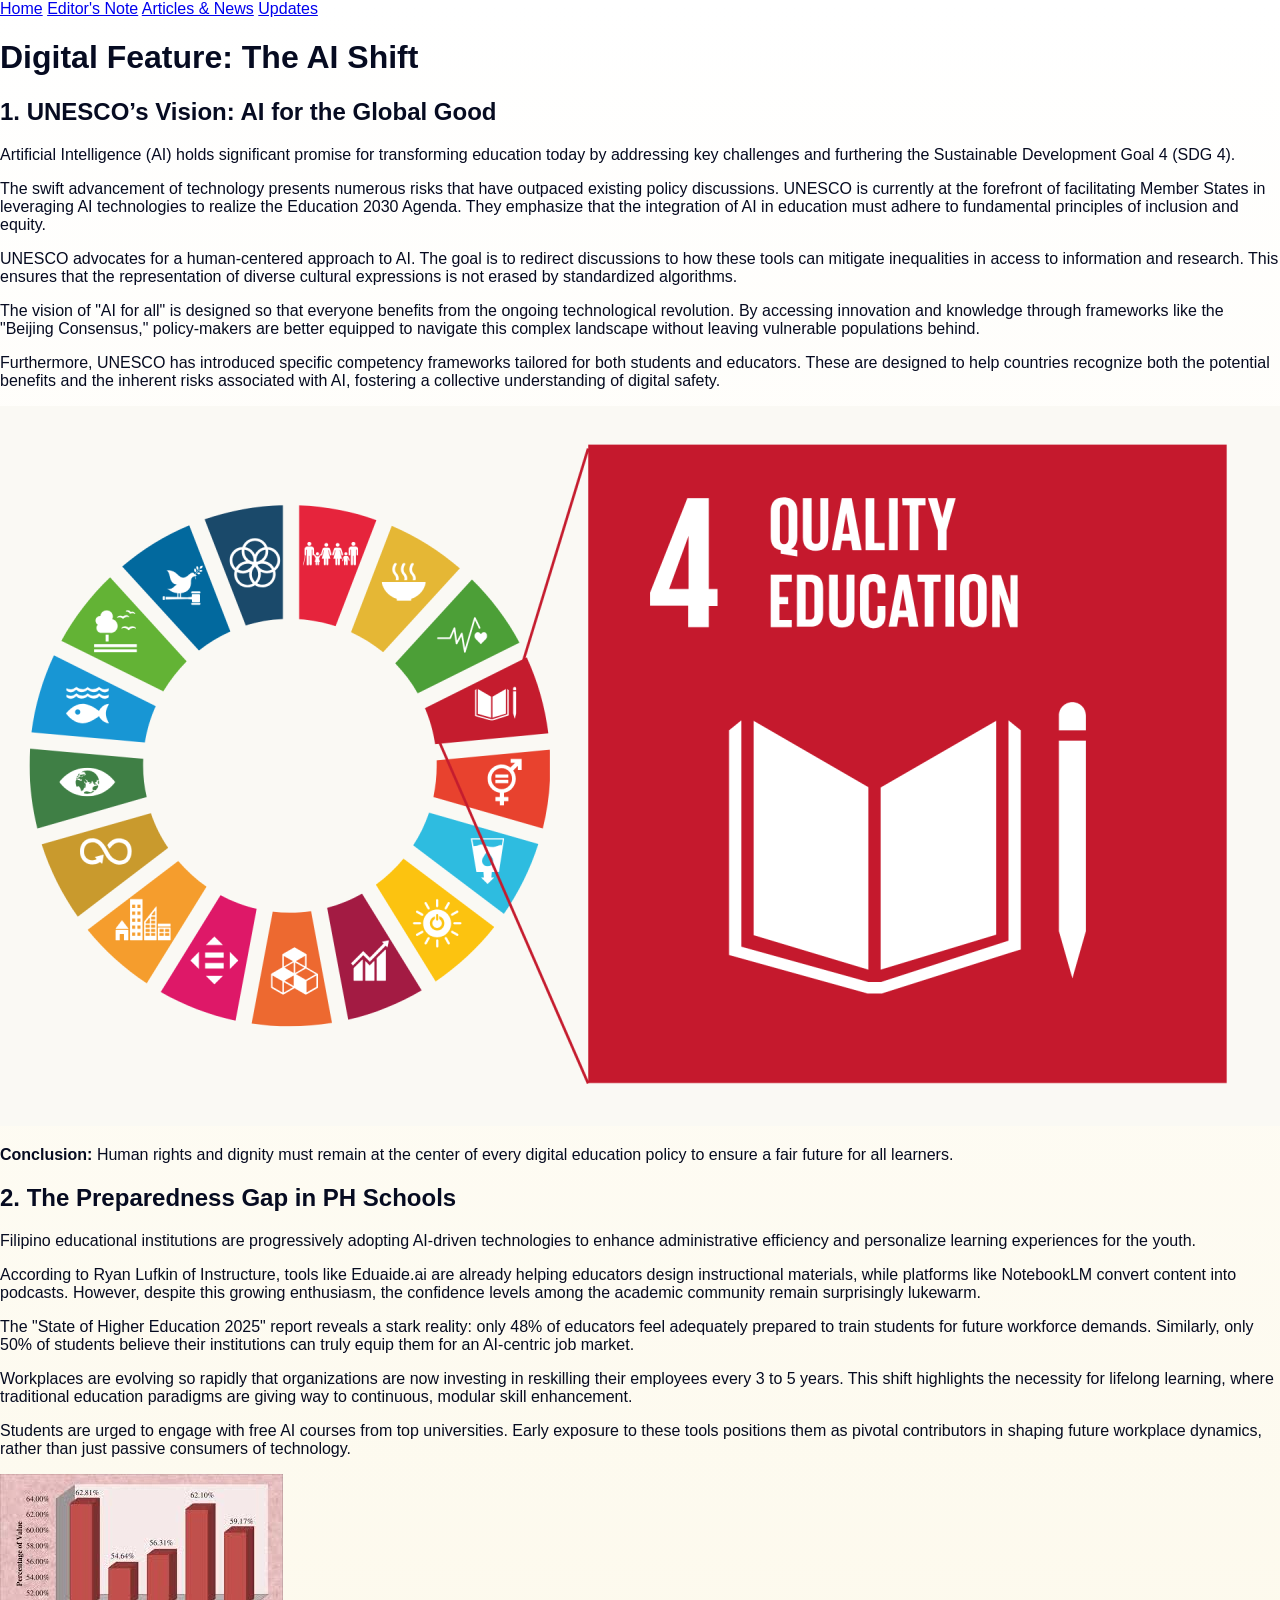
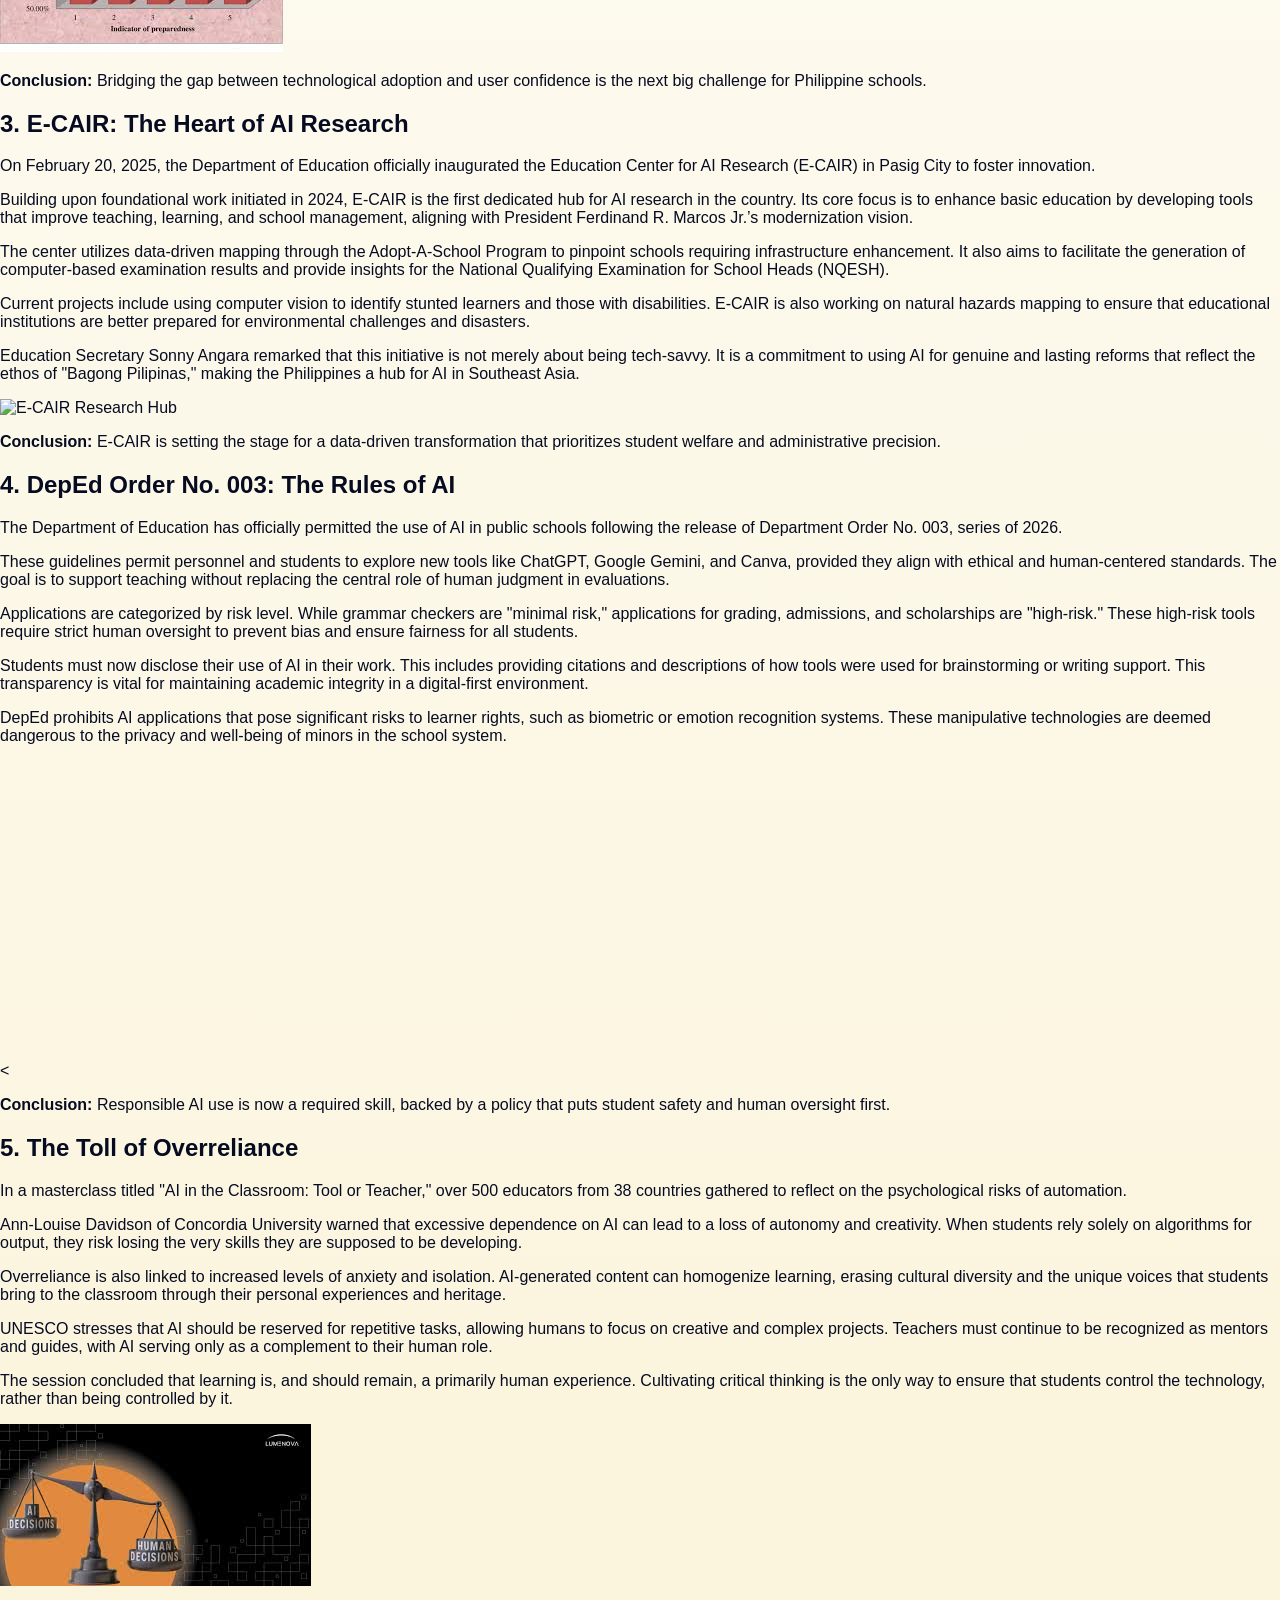
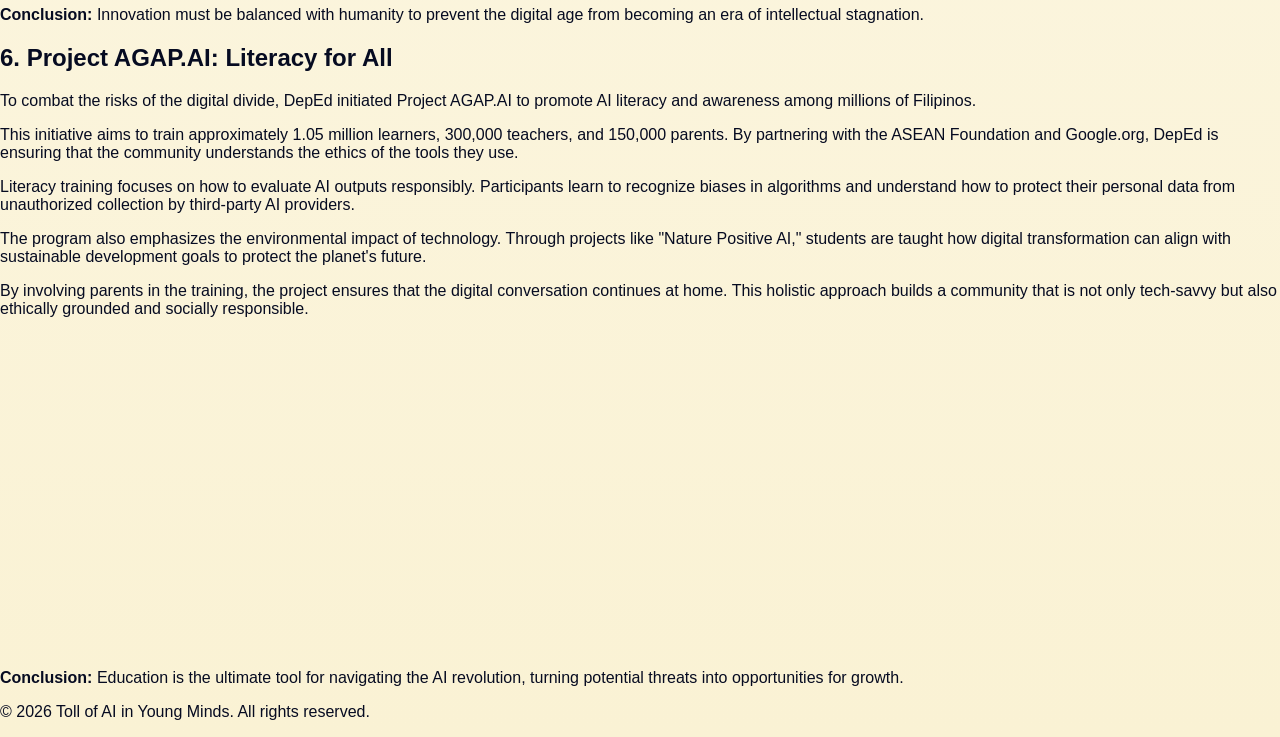
==== articles.html @ 76cd94c5 "Add files via upload" ====
<!DOCTYPE html>
<html lang="en">
<head>
    <meta charset="UTF-8">
    <meta name="viewport" content="width=device-width, initial-scale=1.0">
    <title>Articles - Toll of AI in Young Minds</title>
    <link rel="stylesheet" href="styles.css">
</head>
<body>
    <nav>
        <a href="index.html">Home</a>
        <a href="editor.html">Editor's Note</a>
        <a href="articles.html">Articles & News</a>
        <a href="updates.html">Updates</a>
    </nav>

    <div class="container">
        <h1 class="text-center headline">Digital Feature: The AI Shift</h1>

        <div class="article-block">
            <h2>1. UNESCO’s Vision: AI for the Global Good</h2>
            <p class="drop-cap">Artificial Intelligence (AI) holds significant promise for transforming education today by addressing key challenges and furthering the Sustainable Development Goal 4 (SDG 4).</p>
            
            <div class="article-body">
                <p>The swift advancement of technology presents numerous risks that have outpaced existing policy discussions. UNESCO is currently at the forefront of facilitating Member States in leveraging AI technologies to realize the Education 2030 Agenda. They emphasize that the integration of AI in education must adhere to fundamental principles of inclusion and equity.</p>
                <p>UNESCO advocates for a human-centered approach to AI. The goal is to redirect discussions to how these tools can mitigate inequalities in access to information and research. This ensures that the representation of diverse cultural expressions is not erased by standardized algorithms.</p>
                <p>The vision of "AI for all" is designed so that everyone benefits from the ongoing technological revolution. By accessing innovation and knowledge through frameworks like the "Beijing Consensus," policy-makers are better equipped to navigate this complex landscape without leaving vulnerable populations behind.</p>
                <p>Furthermore, UNESCO has introduced specific competency frameworks tailored for both students and educators. These are designed to help countries recognize both the potential benefits and the inherent risks associated with AI, fostering a collective understanding of digital safety.</p>
            </div>
            
            <div class="media-wrapper">
                <img src="sdg4.png" alt="UNESCO AI Strategy">
            </div>
            <p><strong>Conclusion:</strong> Human rights and dignity must remain at the center of every digital education policy to ensure a fair future for all learners.</p>
        </div>

        <div class="article-block">
            <h2>2. The Preparedness Gap in PH Schools</h2>
            <p class="drop-cap">Filipino educational institutions are progressively adopting AI-driven technologies to enhance administrative efficiency and personalize learning experiences for the youth.</p>
            
            <div class="article-body">
                <p>According to Ryan Lufkin of Instructure, tools like Eduaide.ai are already helping educators design instructional materials, while platforms like NotebookLM convert content into podcasts. However, despite this growing enthusiasm, the confidence levels among the academic community remain surprisingly lukewarm.</p>
                <p>The "State of Higher Education 2025" report reveals a stark reality: only 48% of educators feel adequately prepared to train students for future workforce demands. Similarly, only 50% of students believe their institutions can truly equip them for an AI-centric job market.</p>
                <p>Workplaces are evolving so rapidly that organizations are now investing in reskilling their employees every 3 to 5 years. This shift highlights the necessity for lifelong learning, where traditional education paradigms are giving way to continuous, modular skill enhancement.</p>
                <p>Students are urged to engage with free AI courses from top universities. Early exposure to these tools positions them as pivotal contributors in shaping future workplace dynamics, rather than just passive consumers of technology.</p>
            </div>
            
            <div class="media-wrapper">
                <img src="stats.jfif" alt="PH Education Stats">
            </div>
            <p><strong>Conclusion:</strong> Bridging the gap between technological adoption and user confidence is the next big challenge for Philippine schools.</p>
        </div>

        <div class="article-block">
            <h2>3. E-CAIR: The Heart of AI Research</h2>
            <p class="drop-cap">On February 20, 2025, the Department of Education officially inaugurated the Education Center for AI Research (E-CAIR) in Pasig City to foster innovation.</p>
            
            <div class="article-body">
                <p>Building upon foundational work initiated in 2024, E-CAIR is the first dedicated hub for AI research in the country. Its core focus is to enhance basic education by developing tools that improve teaching, learning, and school management, aligning with President Ferdinand R. Marcos Jr.’s modernization vision.</p>
                <p>The center utilizes data-driven mapping through the Adopt-A-School Program to pinpoint schools requiring infrastructure enhancement. It also aims to facilitate the generation of computer-based examination results and provide insights for the National Qualifying Examination for School Heads (NQESH).</p>
                <p>Current projects include using computer vision to identify stunted learners and those with disabilities. E-CAIR is also working on natural hazards mapping to ensure that educational institutions are better prepared for environmental challenges and disasters.</p>
                <p>Education Secretary Sonny Angara remarked that this initiative is not merely about being tech-savvy. It is a commitment to using AI for genuine and lasting reforms that reflect the ethos of "Bagong Pilipinas," making the Philippines a hub for AI in Southeast Asia.</p>
            </div>
            
            <div class="media-wrapper">
                <img src="ecair.jpeg" alt="E-CAIR Research Hub">
            </div>
            <p><strong>Conclusion:</strong> E-CAIR is setting the stage for a data-driven transformation that prioritizes student welfare and administrative precision.</p>
        </div>

        <div class="article-block">
            <h2>4. DepEd Order No. 003: The Rules of AI</h2>
            <p class="drop-cap">The Department of Education has officially permitted the use of AI in public schools following the release of Department Order No. 003, series of 2026.</p>
            
            <div class="article-body">
                <p>These guidelines permit personnel and students to explore new tools like ChatGPT, Google Gemini, and Canva, provided they align with ethical and human-centered standards. The goal is to support teaching without replacing the central role of human judgment in evaluations.</p>
                <p>Applications are categorized by risk level. While grammar checkers are "minimal risk," applications for grading, admissions, and scholarships are "high-risk." These high-risk tools require strict human oversight to prevent bias and ensure fairness for all students.</p>
                <p>Students must now disclose their use of AI in their work. This includes providing citations and descriptions of how tools were used for brainstorming or writing support. This transparency is vital for maintaining academic integrity in a digital-first environment.</p>
                <p>DepEd prohibits AI applications that pose significant risks to learner rights, such as biometric or emotion recognition systems. These manipulative technologies are deemed dangerous to the privacy and well-being of minors in the school system.</p>
            </div>

            <div class="media-wrapper">
                <<iframe width="560" height="315" src="https://www.youtube.com/embed/9VJLYOU6CEI?si=O5-X51FIDdUg5CM0" title="YouTube video player" frameborder="0" allow="accelerometer; autoplay; clipboard-write; encrypted-media; gyroscope; picture-in-picture; web-share" referrerpolicy="strict-origin-when-cross-origin" allowfullscreen></iframe>
            </div>
            <p><strong>Conclusion:</strong> Responsible AI use is now a required skill, backed by a policy that puts student safety and human oversight first.</p>
        </div>

        <div class="article-block">
            <h2>5. The Toll of Overreliance</h2>
            <p class="drop-cap">In a masterclass titled "AI in the Classroom: Tool or Teacher," over 500 educators from 38 countries gathered to reflect on the psychological risks of automation.</p>
            
            <div class="article-body">
                <p>Ann-Louise Davidson of Concordia University warned that excessive dependence on AI can lead to a loss of autonomy and creativity. When students rely solely on algorithms for output, they risk losing the very skills they are supposed to be developing.</p>
                <p>Overreliance is also linked to increased levels of anxiety and isolation. AI-generated content can homogenize learning, erasing cultural diversity and the unique voices that students bring to the classroom through their personal experiences and heritage.</p>
                <p>UNESCO stresses that AI should be reserved for repetitive tasks, allowing humans to focus on creative and complex projects. Teachers must continue to be recognized as mentors and guides, with AI serving only as a complement to their human role.</p>
                <p>The session concluded that learning is, and should remain, a primarily human experience. Cultivating critical thinking is the only way to ensure that students control the technology, rather than being controlled by it.</p>
            </div>
            
            <div class="media-wrapper">
                <img src="ai.jfif" alt="Mental Impact of AI">
            </div>
            <p><strong>Conclusion:</strong> Innovation must be balanced with humanity to prevent the digital age from becoming an era of intellectual stagnation.</p>
        </div>

        <div class="article-block">
            <h2>6. Project AGAP.AI: Literacy for All</h2>
            <p class="drop-cap">To combat the risks of the digital divide, DepEd initiated Project AGAP.AI to promote AI literacy and awareness among millions of Filipinos.</p>
            
            <div class="article-body">
                <p>This initiative aims to train approximately 1.05 million learners, 300,000 teachers, and 150,000 parents. By partnering with the ASEAN Foundation and Google.org, DepEd is ensuring that the community understands the ethics of the tools they use.</p>
                <p>Literacy training focuses on how to evaluate AI outputs responsibly. Participants learn to recognize biases in algorithms and understand how to protect their personal data from unauthorized collection by third-party AI providers.</p>
                <p>The program also emphasizes the environmental impact of technology. Through projects like "Nature Positive AI," students are taught how digital transformation can align with sustainable development goals to protect the planet's future.</p>
                <p>By involving parents in the training, the project ensures that the digital conversation continues at home. This holistic approach builds a community that is not only tech-savvy but also ethically grounded and socially responsible.</p>
            </div>
            
            <div class="media-wrapper">
                <iframe width="560" height="315" src="https://www.youtube.com/embed/mz1OZ5Jztwk?si=gS-MALLG5z0xsFaM" title="YouTube video player" frameborder="0" allow="accelerometer; autoplay; clipboard-write; encrypted-media; gyroscope; picture-in-picture; web-share" referrerpolicy="strict-origin-when-cross-origin" allowfullscreen></iframe>
            </div>
            <p><strong>Conclusion:</strong> Education is the ultimate tool for navigating the AI revolution, turning potential threats into opportunities for growth.</p>
        </div>
    </div>

    <footer>
        <p>&copy; 2026 Toll of AI in Young Minds. All rights reserved.</p>
    </footer>
</body>
</html>
---- styles.css ----
html {
  min-height: 100%; 
  background: linear-gradient(180deg, #fff, #faf2d4); 
  background-repeat: no-repeat; 
  background-size: cover;
}
body {
  margin: 0;
  font-family: helvetica;
  color: #060b21;
}
.banner {
  padding: 3rem;
  letter-spacing: 2px;
  position: relative;
  z-index: 1;
  text-align: center;
  background: url('banner.png');
  background-size: cover;
  background-position: center;
}
.banner::before {
  content: "";
  position: absolute;
  inset: 0;
  background: rgba(201, 2, 15, 0.4);
  z-index: 0;
}
.navbar { 
  position: fixed;
  top: 0;
  left: 0;
  width: 100%;
  display: flex;
  justify-content: space-between; 
  align-items: center; 
  background-color: #0f1738; 
  padding: 0.5rem 1rem; 
  height: 100px; 
  z-index: 1000;
}
.nav-links a {
  display: block;
  color: #0f1738;
  text-align: center;
  padding: 14px 16px;
  text-decoration: none;
  border-radius: 80px;
  transition: all 0.5s ease;
  font-size: 20px; 
}
.nav-links {
  list-style-type: none;
  margin: 0;
  padding: 7px;
  display: flex;
  gap: 1.5rem;
  background-color: #f7f6fd;
  border-radius: 210px;
  font-family: 'Nunito', sans-serif; 
  font-weight: 600; 
  letter-spacing: 2px;
  height: 55px;
  flex: 1;
  justify-content: center; 
  align-items: center;
}

.nav-links a:active {
  box-shadow: inset 0 4px 6px rgba(0,0,0,0.2);
  color: #f7f6fd;
}

.nav-links a:hover {
  transform: scale(1.08);
  box-shadow: 0 6px 12px rgba(0,0,0,0.2);
  color: #f7f6fd;
  font-weight: bold;
}

.nav-right {
  flex-shrink: 0;
  display: flex; 
  align-items: center; 
  gap: 3rem;
}

.nav-right a {
  color: #0f1738;
  text-decoration: none;
  padding: 0.5rem;
}

.nav-right a:hover {
  background-color: #c9020f;
  border-radius: 4px;
}

.search-bar input{
  padding: 0.4rem;
  border: none;
  border-radius: 4px;
  background-color: #f7f6fd;
  color: #292329;
  margin: 2rem;
  width: 300px;
  height: 30px;
}

table {
  padding: 0.5rem;
  background: rgba(247,246,253,0.5);
}

td, tr {
  padding: 0.2rem;  
}

#paaer {
  display: flex;
  justify-content: left;
  align-items: left;
  background-color: #292329;
  padding: 0.4rem;
  color: #292329;
}

.paa {
  margin: 0;
  padding: 7px;
  display: inline-block;
  gap: 1.5rem;
  background-color: #f7f6fd;
  border-radius: 10px;
  font-family: garamond, sans-serif;
  font-weight: bold;
  letter-spacing: 2px;
  border: 2px dotted #c9020f;
  color: #292329;
  width: 100%;
}

.articles {
  display: block; /* or flex, or inline-block */
  background-color: #fff;
  border-radius: 15px;
  color: #0b0336;
}
.articles p::first-letter {
  font-family: "Times New Roman", serif;
  color: #11152e;
  font-size: 24px;
}
    .cover {
      text-align: center;
      padding: 60px 20px;
      background: linear-gradient(to bottom right, #1a1a1a, #4d4d4d);
      color: white;
    }
    .cover h1 {
      font-size: 3em;
      margin-bottom: 10px;
    }
    .cover h2 {
      font-size: 2em;
      margin-bottom: 20px;
      color: #ffcc00;
    }
    .tagline {
      font-style: italic;
      font-size: 1.2em;
      margin-bottom: 20px;
    }
    .date {
      font-size: 1em;
      margin-bottom: 30px;
    }
    .coverlines {
      background: white;
      color: #333;
      padding: 30px;
      margin: 40px auto;
      max-width: 800px;
      border-radius: 8px;
      box-shadow: 0 4px 8px rgba(0,0,0,0.2);
    }
    .coverlines h3 {
      margin-bottom: 15px;
      font-size: 1.5em;
      color: #1a1a1a;
    }
    .coverlines p {
      font-size: 1.1em;
      line-height: 1.6;
    }
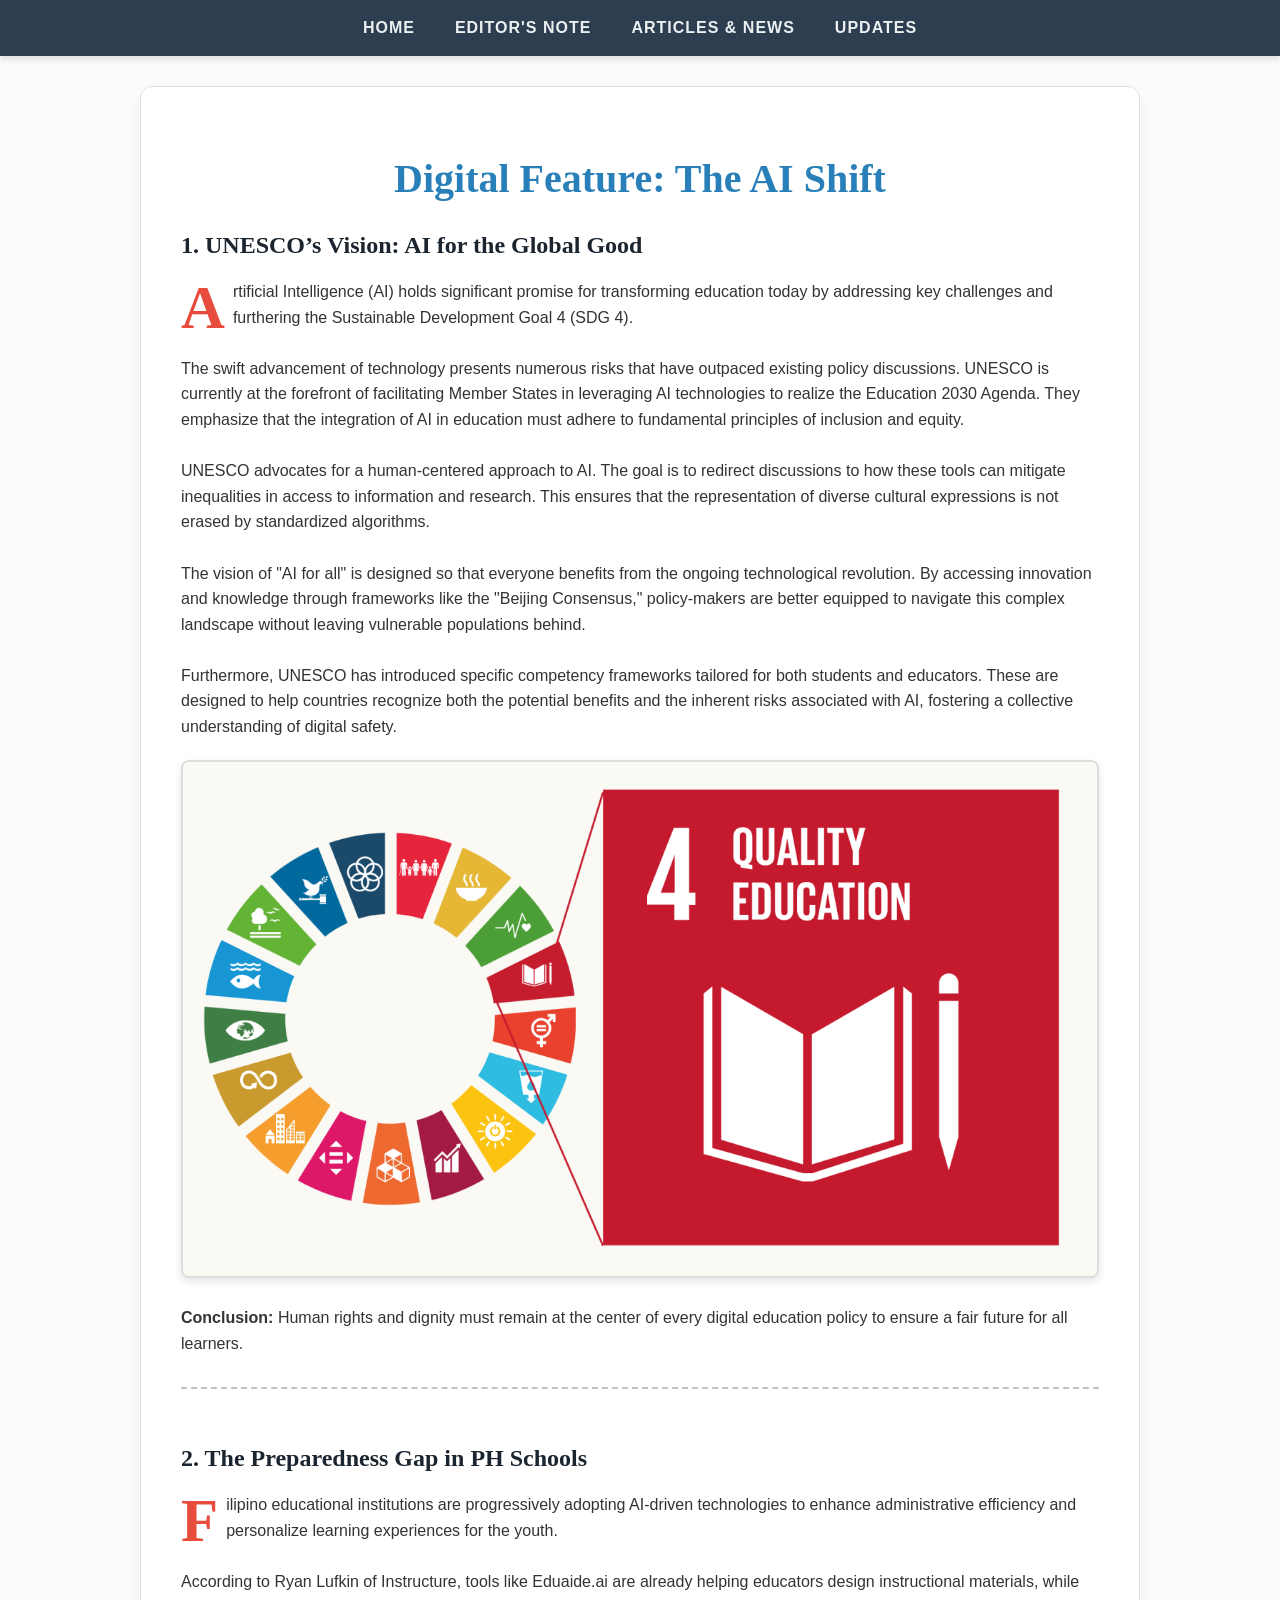
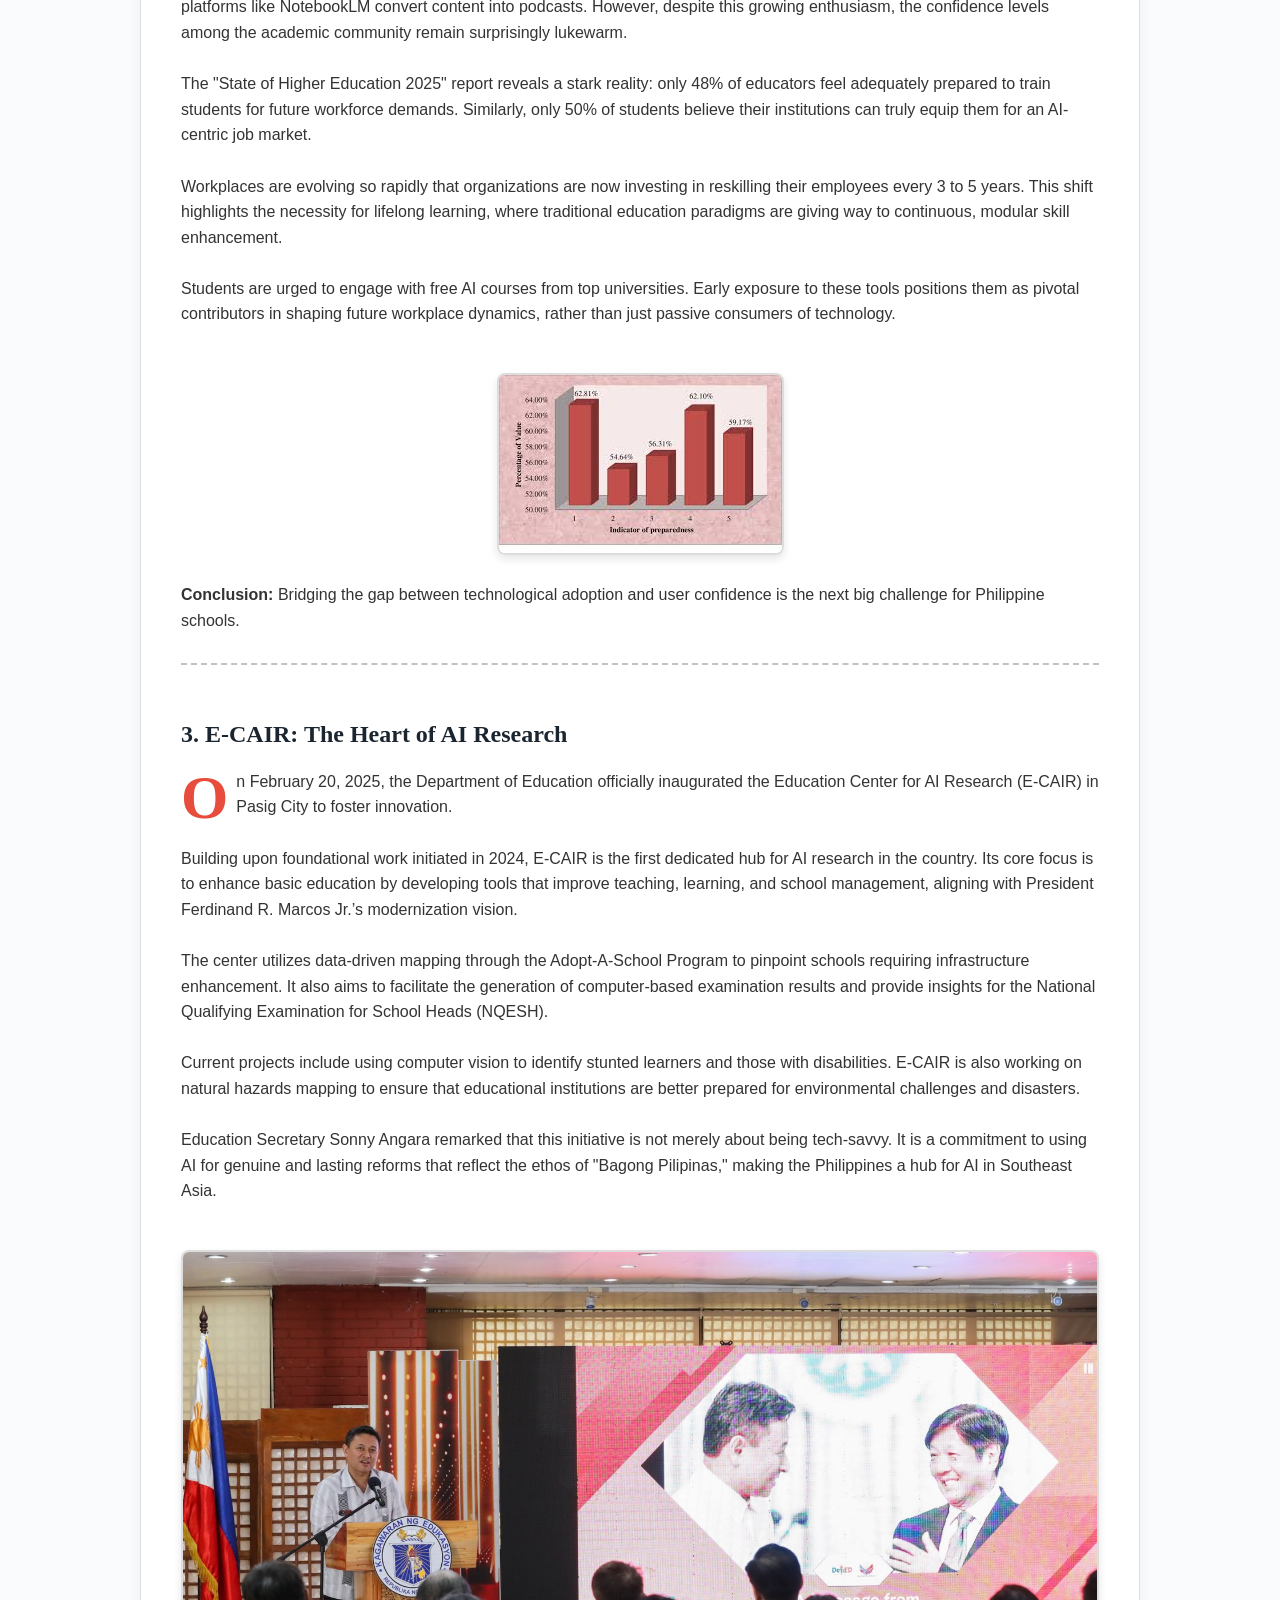
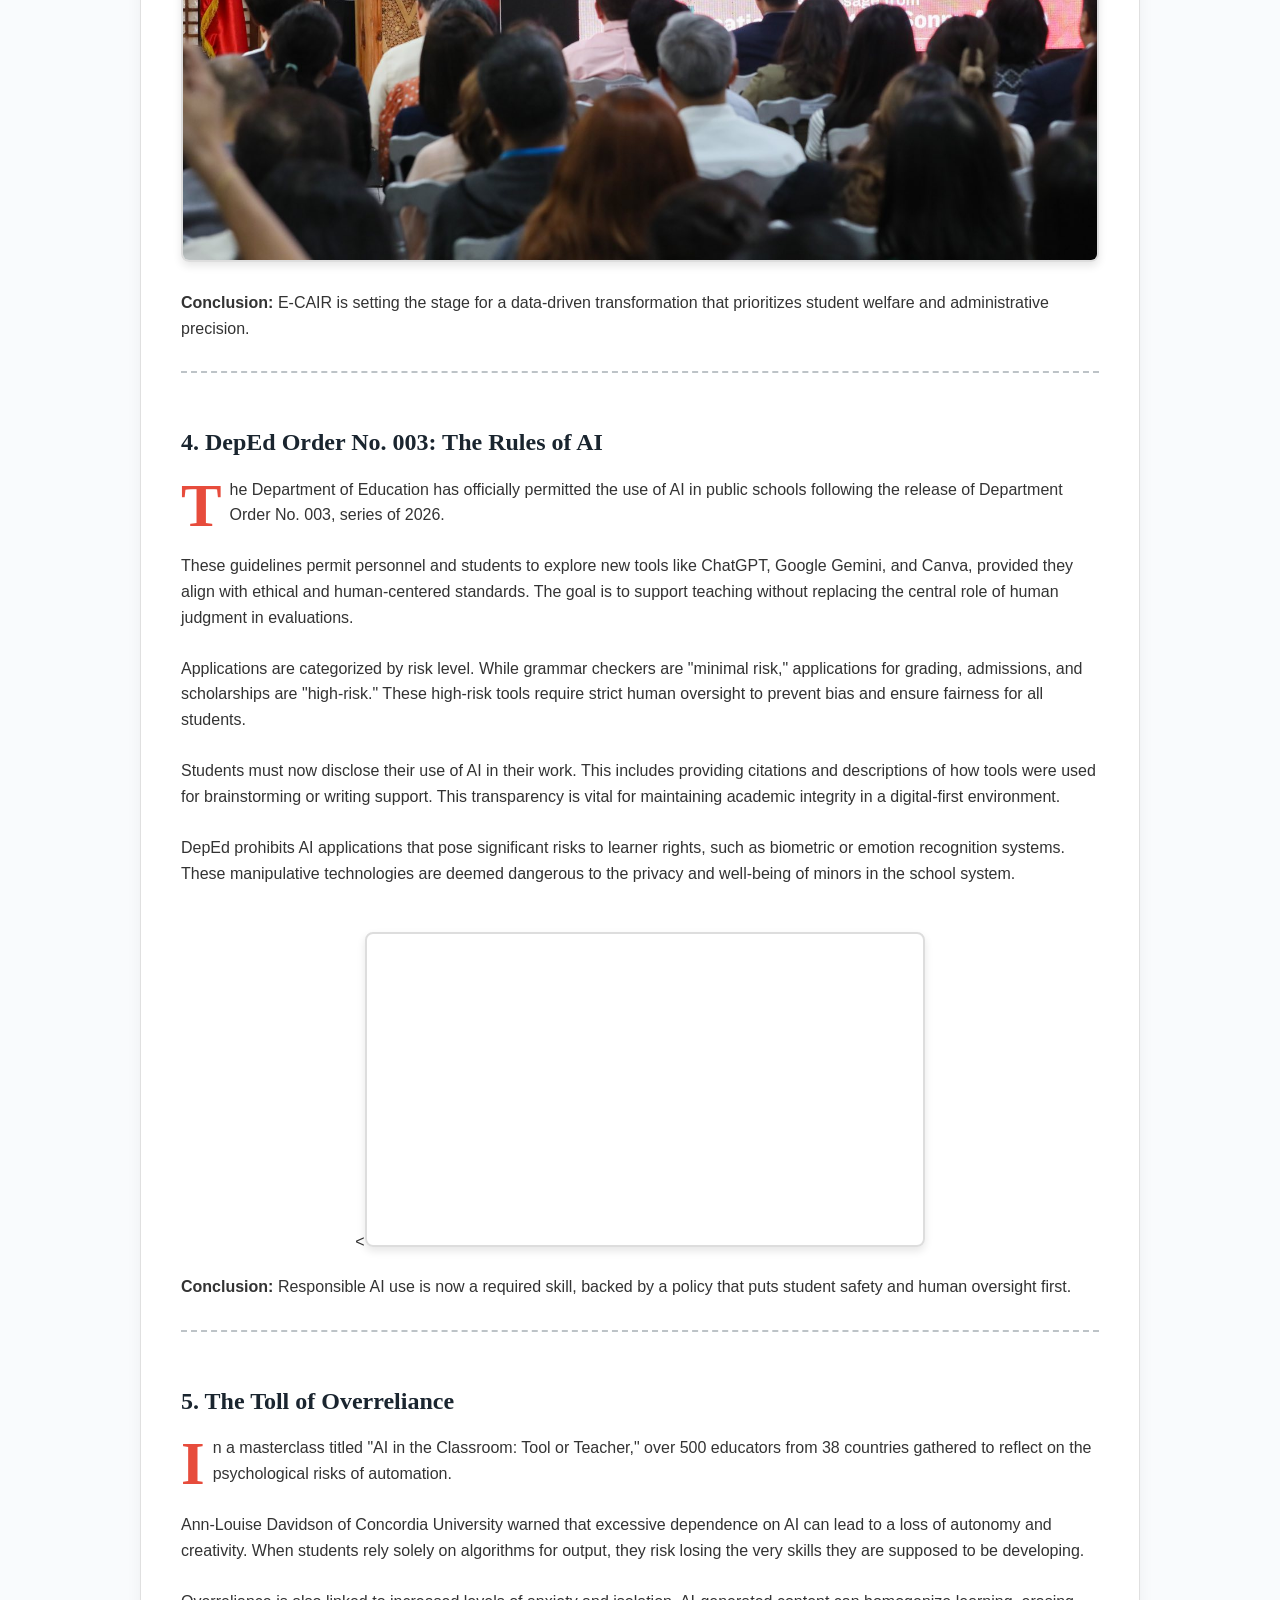
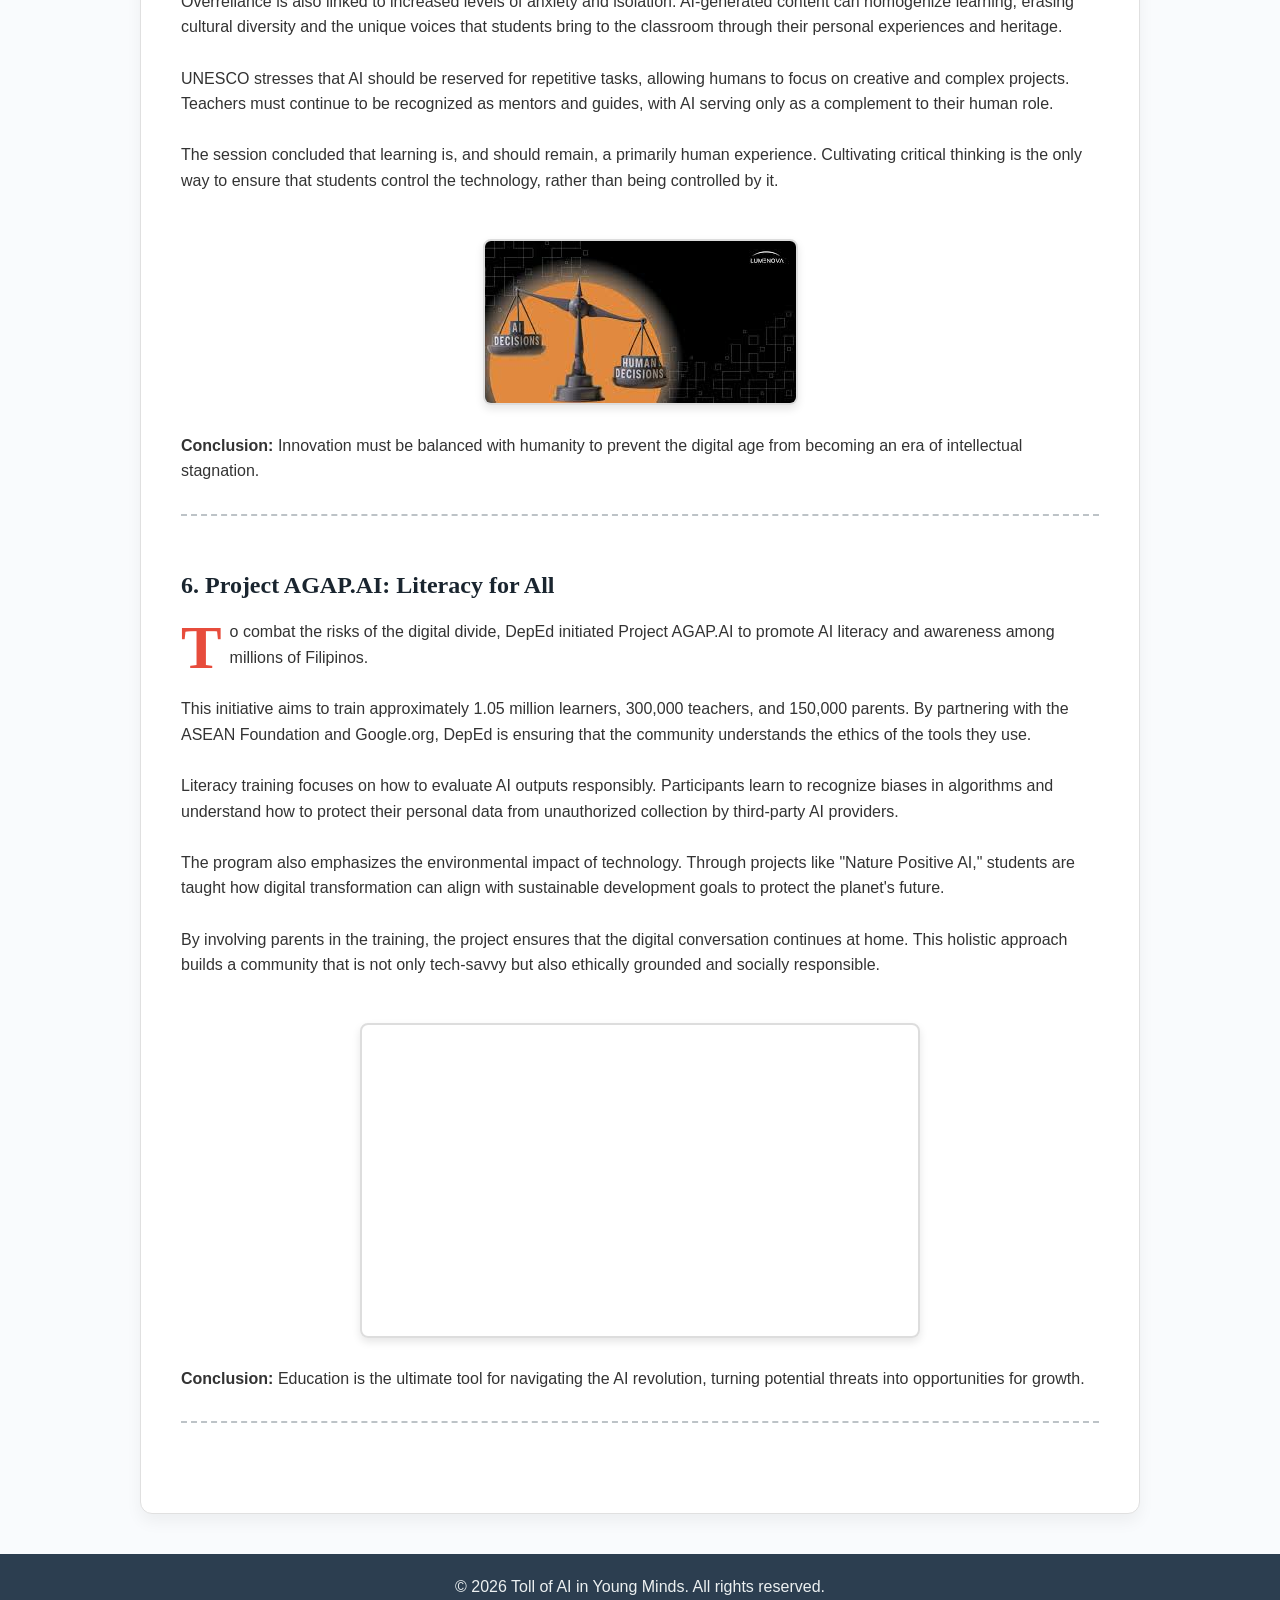
==== commit 6c40c793: "Fix HTML encoding issues in articles.html" ====
--- a/articles.html
+++ b/articles.html
@@ -21,10 +21,10 @@
             <h2>1. UNESCO’s Vision: AI for the Global Good</h2>
             <p class="drop-cap">Artificial Intelligence (AI) holds significant promise for transforming education today by addressing key challenges and furthering the Sustainable Development Goal 4 (SDG 4).</p>
             
-            <div class="article-body">
-                <p>The swift advancement of technology presents numerous risks that have outpaced existing policy discussions. UNESCO is currently at the forefront of facilitating Member States in leveraging AI technologies to realize the Education 2030 Agenda. They emphasize that the integration of AI in education must adhere to fundamental principles of inclusion and equity.</p>
-                <p>UNESCO advocates for a human-centered approach to AI. The goal is to redirect discussions to how these tools can mitigate inequalities in access to information and research. This ensures that the representation of diverse cultural expressions is not erased by standardized algorithms.</p>
-                <p>The vision of "AI for all" is designed so that everyone benefits from the ongoing technological revolution. By accessing innovation and knowledge through frameworks like the "Beijing Consensus," policy-makers are better equipped to navigate this complex landscape without leaving vulnerable populations behind.</p>
+            <div class="article-body"><br>
+                <p>The swift advancement of technology presents numerous risks that have outpaced existing policy discussions. UNESCO is currently at the forefront of facilitating Member States in leveraging AI technologies to realize the Education 2030 Agenda. They emphasize that the integration of AI in education must adhere to fundamental principles of inclusion and equity.</p><br>
+                <p>UNESCO advocates for a human-centered approach to AI. The goal is to redirect discussions to how these tools can mitigate inequalities in access to information and research. This ensures that the representation of diverse cultural expressions is not erased by standardized algorithms.</p><br>
+                <p>The vision of "AI for all" is designed so that everyone benefits from the ongoing technological revolution. By accessing innovation and knowledge through frameworks like the "Beijing Consensus," policy-makers are better equipped to navigate this complex landscape without leaving vulnerable populations behind.</p><br>
                 <p>Furthermore, UNESCO has introduced specific competency frameworks tailored for both students and educators. These are designed to help countries recognize both the potential benefits and the inherent risks associated with AI, fostering a collective understanding of digital safety.</p>
             </div>
             
@@ -38,11 +38,11 @@
             <h2>2. The Preparedness Gap in PH Schools</h2>
             <p class="drop-cap">Filipino educational institutions are progressively adopting AI-driven technologies to enhance administrative efficiency and personalize learning experiences for the youth.</p>
             
-            <div class="article-body">
-                <p>According to Ryan Lufkin of Instructure, tools like Eduaide.ai are already helping educators design instructional materials, while platforms like NotebookLM convert content into podcasts. However, despite this growing enthusiasm, the confidence levels among the academic community remain surprisingly lukewarm.</p>
-                <p>The "State of Higher Education 2025" report reveals a stark reality: only 48% of educators feel adequately prepared to train students for future workforce demands. Similarly, only 50% of students believe their institutions can truly equip them for an AI-centric job market.</p>
-                <p>Workplaces are evolving so rapidly that organizations are now investing in reskilling their employees every 3 to 5 years. This shift highlights the necessity for lifelong learning, where traditional education paradigms are giving way to continuous, modular skill enhancement.</p>
-                <p>Students are urged to engage with free AI courses from top universities. Early exposure to these tools positions them as pivotal contributors in shaping future workplace dynamics, rather than just passive consumers of technology.</p>
+            <div class="article-body"><br>
+                <p>According to Ryan Lufkin of Instructure, tools like Eduaide.ai are already helping educators design instructional materials, while platforms like NotebookLM convert content into podcasts. However, despite this growing enthusiasm, the confidence levels among the academic community remain surprisingly lukewarm.</p><br>
+                <p>The "State of Higher Education 2025" report reveals a stark reality: only 48% of educators feel adequately prepared to train students for future workforce demands. Similarly, only 50% of students believe their institutions can truly equip them for an AI-centric job market.</p><br>
+                <p>Workplaces are evolving so rapidly that organizations are now investing in reskilling their employees every 3 to 5 years. This shift highlights the necessity for lifelong learning, where traditional education paradigms are giving way to continuous, modular skill enhancement.</p><br>
+                <p>Students are urged to engage with free AI courses from top universities. Early exposure to these tools positions them as pivotal contributors in shaping future workplace dynamics, rather than just passive consumers of technology.</p><br>
             </div>
             
             <div class="media-wrapper">
@@ -55,15 +55,15 @@
             <h2>3. E-CAIR: The Heart of AI Research</h2>
             <p class="drop-cap">On February 20, 2025, the Department of Education officially inaugurated the Education Center for AI Research (E-CAIR) in Pasig City to foster innovation.</p>
             
-            <div class="article-body">
-                <p>Building upon foundational work initiated in 2024, E-CAIR is the first dedicated hub for AI research in the country. Its core focus is to enhance basic education by developing tools that improve teaching, learning, and school management, aligning with President Ferdinand R. Marcos Jr.’s modernization vision.</p>
-                <p>The center utilizes data-driven mapping through the Adopt-A-School Program to pinpoint schools requiring infrastructure enhancement. It also aims to facilitate the generation of computer-based examination results and provide insights for the National Qualifying Examination for School Heads (NQESH).</p>
-                <p>Current projects include using computer vision to identify stunted learners and those with disabilities. E-CAIR is also working on natural hazards mapping to ensure that educational institutions are better prepared for environmental challenges and disasters.</p>
-                <p>Education Secretary Sonny Angara remarked that this initiative is not merely about being tech-savvy. It is a commitment to using AI for genuine and lasting reforms that reflect the ethos of "Bagong Pilipinas," making the Philippines a hub for AI in Southeast Asia.</p>
+            <div class="article-body"><br>
+                <p>Building upon foundational work initiated in 2024, E-CAIR is the first dedicated hub for AI research in the country. Its core focus is to enhance basic education by developing tools that improve teaching, learning, and school management, aligning with President Ferdinand R. Marcos Jr.’s modernization vision.</p><br>
+                <p>The center utilizes data-driven mapping through the Adopt-A-School Program to pinpoint schools requiring infrastructure enhancement. It also aims to facilitate the generation of computer-based examination results and provide insights for the National Qualifying Examination for School Heads (NQESH).</p><br>
+                <p>Current projects include using computer vision to identify stunted learners and those with disabilities. E-CAIR is also working on natural hazards mapping to ensure that educational institutions are better prepared for environmental challenges and disasters.</p><br>
+                <p>Education Secretary Sonny Angara remarked that this initiative is not merely about being tech-savvy. It is a commitment to using AI for genuine and lasting reforms that reflect the ethos of "Bagong Pilipinas," making the Philippines a hub for AI in Southeast Asia.</p><br>
             </div>
             
             <div class="media-wrapper">
-                <img src="ecair.jpeg" alt="E-CAIR Research Hub">
+                <img src="ecair.jpg" alt="E-CAIR Research Hub">
             </div>
             <p><strong>Conclusion:</strong> E-CAIR is setting the stage for a data-driven transformation that prioritizes student welfare and administrative precision.</p>
         </div>
@@ -72,11 +72,11 @@
             <h2>4. DepEd Order No. 003: The Rules of AI</h2>
             <p class="drop-cap">The Department of Education has officially permitted the use of AI in public schools following the release of Department Order No. 003, series of 2026.</p>
             
-            <div class="article-body">
-                <p>These guidelines permit personnel and students to explore new tools like ChatGPT, Google Gemini, and Canva, provided they align with ethical and human-centered standards. The goal is to support teaching without replacing the central role of human judgment in evaluations.</p>
-                <p>Applications are categorized by risk level. While grammar checkers are "minimal risk," applications for grading, admissions, and scholarships are "high-risk." These high-risk tools require strict human oversight to prevent bias and ensure fairness for all students.</p>
-                <p>Students must now disclose their use of AI in their work. This includes providing citations and descriptions of how tools were used for brainstorming or writing support. This transparency is vital for maintaining academic integrity in a digital-first environment.</p>
-                <p>DepEd prohibits AI applications that pose significant risks to learner rights, such as biometric or emotion recognition systems. These manipulative technologies are deemed dangerous to the privacy and well-being of minors in the school system.</p>
+            <div class="article-body"><br>
+                <p>These guidelines permit personnel and students to explore new tools like ChatGPT, Google Gemini, and Canva, provided they align with ethical and human-centered standards. The goal is to support teaching without replacing the central role of human judgment in evaluations.</p><br>
+                <p>Applications are categorized by risk level. While grammar checkers are "minimal risk," applications for grading, admissions, and scholarships are "high-risk." These high-risk tools require strict human oversight to prevent bias and ensure fairness for all students.</p><br>
+                <p>Students must now disclose their use of AI in their work. This includes providing citations and descriptions of how tools were used for brainstorming or writing support. This transparency is vital for maintaining academic integrity in a digital-first environment.</p><br>
+                <p>DepEd prohibits AI applications that pose significant risks to learner rights, such as biometric or emotion recognition systems. These manipulative technologies are deemed dangerous to the privacy and well-being of minors in the school system.</p><br>
             </div>
 
             <div class="media-wrapper">
@@ -89,11 +89,11 @@
             <h2>5. The Toll of Overreliance</h2>
             <p class="drop-cap">In a masterclass titled "AI in the Classroom: Tool or Teacher," over 500 educators from 38 countries gathered to reflect on the psychological risks of automation.</p>
             
-            <div class="article-body">
-                <p>Ann-Louise Davidson of Concordia University warned that excessive dependence on AI can lead to a loss of autonomy and creativity. When students rely solely on algorithms for output, they risk losing the very skills they are supposed to be developing.</p>
-                <p>Overreliance is also linked to increased levels of anxiety and isolation. AI-generated content can homogenize learning, erasing cultural diversity and the unique voices that students bring to the classroom through their personal experiences and heritage.</p>
-                <p>UNESCO stresses that AI should be reserved for repetitive tasks, allowing humans to focus on creative and complex projects. Teachers must continue to be recognized as mentors and guides, with AI serving only as a complement to their human role.</p>
-                <p>The session concluded that learning is, and should remain, a primarily human experience. Cultivating critical thinking is the only way to ensure that students control the technology, rather than being controlled by it.</p>
+            <div class="article-body"><br>
+                <p>Ann-Louise Davidson of Concordia University warned that excessive dependence on AI can lead to a loss of autonomy and creativity. When students rely solely on algorithms for output, they risk losing the very skills they are supposed to be developing.</p><br>
+                <p>Overreliance is also linked to increased levels of anxiety and isolation. AI-generated content can homogenize learning, erasing cultural diversity and the unique voices that students bring to the classroom through their personal experiences and heritage.</p><br>
+                <p>UNESCO stresses that AI should be reserved for repetitive tasks, allowing humans to focus on creative and complex projects. Teachers must continue to be recognized as mentors and guides, with AI serving only as a complement to their human role.</p><br>
+                <p>The session concluded that learning is, and should remain, a primarily human experience. Cultivating critical thinking is the only way to ensure that students control the technology, rather than being controlled by it.</p><br>
             </div>
             
             <div class="media-wrapper">
@@ -106,11 +106,11 @@
             <h2>6. Project AGAP.AI: Literacy for All</h2>
             <p class="drop-cap">To combat the risks of the digital divide, DepEd initiated Project AGAP.AI to promote AI literacy and awareness among millions of Filipinos.</p>
             
-            <div class="article-body">
-                <p>This initiative aims to train approximately 1.05 million learners, 300,000 teachers, and 150,000 parents. By partnering with the ASEAN Foundation and Google.org, DepEd is ensuring that the community understands the ethics of the tools they use.</p>
-                <p>Literacy training focuses on how to evaluate AI outputs responsibly. Participants learn to recognize biases in algorithms and understand how to protect their personal data from unauthorized collection by third-party AI providers.</p>
-                <p>The program also emphasizes the environmental impact of technology. Through projects like "Nature Positive AI," students are taught how digital transformation can align with sustainable development goals to protect the planet's future.</p>
-                <p>By involving parents in the training, the project ensures that the digital conversation continues at home. This holistic approach builds a community that is not only tech-savvy but also ethically grounded and socially responsible.</p>
+            <div class="article-body"><br>
+                <p>This initiative aims to train approximately 1.05 million learners, 300,000 teachers, and 150,000 parents. By partnering with the ASEAN Foundation and Google.org, DepEd is ensuring that the community understands the ethics of the tools they use.</p><br>
+                <p>Literacy training focuses on how to evaluate AI outputs responsibly. Participants learn to recognize biases in algorithms and understand how to protect their personal data from unauthorized collection by third-party AI providers.</p><br>
+                <p>The program also emphasizes the environmental impact of technology. Through projects like "Nature Positive AI," students are taught how digital transformation can align with sustainable development goals to protect the planet's future.</p><br>
+                <p>By involving parents in the training, the project ensures that the digital conversation continues at home. This holistic approach builds a community that is not only tech-savvy but also ethically grounded and socially responsible.</p><br>
             </div>
             
             <div class="media-wrapper">
@@ -124,4 +124,4 @@
         <p>&copy; 2026 Toll of AI in Young Minds. All rights reserved.</p>
     </footer>
 </body>
-</html>+</html>
--- a/styles.css
+++ b/styles.css
@@ -1,195 +1,174 @@
-html {
-  min-height: 100%; 
-  background: linear-gradient(180deg, #fff, #faf2d4); 
-  background-repeat: no-repeat; 
-  background-size: cover;
-}
-body {
-  margin: 0;
-  font-family: helvetica;
-  color: #060b21;
-}
-.banner {
-  padding: 3rem;
-  letter-spacing: 2px;
-  position: relative;
-  z-index: 1;
-  text-align: center;
-  background: url('banner.png');
-  background-size: cover;
-  background-position: center;
-}
-.banner::before {
-  content: "";
-  position: absolute;
-  inset: 0;
-  background: rgba(201, 2, 15, 0.4);
-  z-index: 0;
-}
-.navbar { 
-  position: fixed;
-  top: 0;
-  left: 0;
-  width: 100%;
-  display: flex;
-  justify-content: space-between; 
-  align-items: center; 
-  background-color: #0f1738; 
-  padding: 0.5rem 1rem; 
-  height: 100px; 
-  z-index: 1000;
-}
-.nav-links a {
-  display: block;
-  color: #0f1738;
-  text-align: center;
-  padding: 14px 16px;
-  text-decoration: none;
-  border-radius: 80px;
-  transition: all 0.5s ease;
-  font-size: 20px; 
-}
-.nav-links {
-  list-style-type: none;
-  margin: 0;
-  padding: 7px;
-  display: flex;
-  gap: 1.5rem;
-  background-color: #f7f6fd;
-  border-radius: 210px;
-  font-family: 'Nunito', sans-serif; 
-  font-weight: 600; 
-  letter-spacing: 2px;
-  height: 55px;
-  flex: 1;
-  justify-content: center; 
-  align-items: center;
+/* ========== TYPOGRAPHY ========== */
+* {
+    box-sizing: border-box;
+    margin: 0;
+    padding: 0;
 }
 
-.nav-links a:active {
-  box-shadow: inset 0 4px 6px rgba(0,0,0,0.2);
-  color: #f7f6fd;
+body {
+    font-family: 'Segoe UI', Tahoma, Geneva, Verdana, sans-serif;
+    line-height: 1.6;
+    background-color: #f9fbfd;
+    color: #333;
 }
 
-.nav-links a:hover {
-  transform: scale(1.08);
-  box-shadow: 0 6px 12px rgba(0,0,0,0.2);
-  color: #f7f6fd;
-  font-weight: bold;
+h1, h2, h3 {
+    font-family: 'Georgia', serif;
+    color: #1a252f;
+    margin-bottom: 15px;
 }
 
-.nav-right {
-  flex-shrink: 0;
-  display: flex; 
-  align-items: center; 
-  gap: 3rem;
+/* ========== NAVIGATION BAR ========== */
+nav {
+    display: flex;
+    justify-content: center;
+    background-color: #2c3e50;
+    padding: 15px;
+    box-shadow: 0 4px 6px rgba(0,0,0,0.1);
+    position: sticky;
+    top: 0;
+    z-index: 100;
 }
 
-.nav-right a {
-  color: #0f1738;
-  text-decoration: none;
-  padding: 0.5rem;
+nav a {
+    color: #ecf0f1;
+    text-decoration: none;
+    margin: 0 20px;
+    font-weight: bold;
+    text-transform: uppercase;
+    letter-spacing: 1px;
+    transition: color 0.3s ease, transform 0.3s ease;
 }
 
-.nav-right a:hover {
-  background-color: #c9020f;
-  border-radius: 4px;
+/* Pseudo-class */
+nav a:hover {
+    color: #3498db;
+    transform: scale(1.05);
 }
 
-.search-bar input{
-  padding: 0.4rem;
-  border: none;
-  border-radius: 4px;
-  background-color: #f7f6fd;
-  color: #292329;
-  margin: 2rem;
-  width: 300px;
-  height: 30px;
+/* ========== CONTAINERS & BORDERS ========== */
+.container {
+    width: 85%;
+    max-width: 1000px;
+    margin: 30px auto;
+    padding: 40px;
+    background: #ffffff;
+    border: 1px solid #e0e0e0;
+    border-radius: 12px;
+    box-shadow: 0 8px 16px rgba(0,0,0,0.05);
 }
 
-table {
-  padding: 0.5rem;
-  background: rgba(247,246,253,0.5);
+.text-center { text-align: center; }
+.text-bold { font-weight: bold; }
+.text-italic { font-style: italic; color: #7f8c8d; }
+
+/* ========== HOME PAGE STYLES ========== */
+.magazine-title {
+    font-size: 3.5em;
+    text-transform: uppercase;
+    letter-spacing: 3px;
+    border-bottom: 3px double #2c3e50;
+    padding-bottom: 10px;
 }
 
-td, tr {
-  padding: 0.2rem;  
+.headline { font-size: 2.5em; color: #2980b9; margin-top: 20px; }
+.tagline { font-size: 1.2em; margin-bottom: 10px; }
+.pub-date { display: inline-block; padding: 5px 15px; background: #ecf0f1; border-radius: 20px; }
+
+/* Lists */
+.coverlines-list, .references-list {
+    margin-left: 20px;
+    margin-bottom: 20px;
+    line-height: 1.8;
 }
 
-#paaer {
-  display: flex;
-  justify-content: left;
-  align-items: left;
-  background-color: #292329;
-  padding: 0.4rem;
-  color: #292329;
+.coverlines-list li::marker { color: #2980b9; font-weight: bold; } /* Pseudo-element */
+
+/* ========== EDITOR'S NOTE STYLES ========== */
+.profile-section {
+    display: flex;
+    align-items: center;
+    margin-top: 30px;
+    padding: 20px;
+    background: #f4f6f7;
+    border-left: 5px solid #2980b9;
+    border-radius: 8px;
 }
 
-.paa {
-  margin: 0;
-  padding: 7px;
-  display: inline-block;
-  gap: 1.5rem;
-  background-color: #f7f6fd;
-  border-radius: 10px;
-  font-family: garamond, sans-serif;
-  font-weight: bold;
-  letter-spacing: 2px;
-  border: 2px dotted #c9020f;
-  color: #292329;
-  width: 100%;
+.profile-pic {
+    width: 120px;
+    height: 120px;
+    border-radius: 50%; /* Circle border */
+    border: 3px solid #2980b9;
+    margin-right: 20px;
+    object-fit: cover;
 }
 
-.articles {
-  display: block; /* or flex, or inline-block */
-  background-color: #fff;
-  border-radius: 15px;
-  color: #0b0336;
+/* ========== ARTICLES STYLES ========== */
+.article-block {
+    margin-bottom: 50px;
+    padding-bottom: 30px;
+    border-bottom: 2px dashed #bdc3c7;
 }
-.articles p::first-letter {
-  font-family: "Times New Roman", serif;
-  color: #11152e;
-  font-size: 24px;
+
+/* Pseudo-element - Drop Cap */
+.drop-cap::first-letter {
+    font-size: 3.8em;
+    float: left;
+    line-height: 0.8;
+    margin-right: 8px;
+    margin-top: 5px;
+    color: #e74c3c;
+    font-family: 'Georgia', serif;
+    font-weight: bold;
 }
-    .cover {
-      text-align: center;
-      padding: 60px 20px;
-      background: linear-gradient(to bottom right, #1a1a1a, #4d4d4d);
-      color: white;
-    }
-    .cover h1 {
-      font-size: 3em;
-      margin-bottom: 10px;
-    }
-    .cover h2 {
-      font-size: 2em;
-      margin-bottom: 20px;
-      color: #ffcc00;
-    }
-    .tagline {
-      font-style: italic;
-      font-size: 1.2em;
-      margin-bottom: 20px;
-    }
-    .date {
-      font-size: 1em;
-      margin-bottom: 30px;
-    }
-    .coverlines {
-      background: white;
-      color: #333;
-      padding: 30px;
-      margin: 40px auto;
-      max-width: 800px;
-      border-radius: 8px;
-      box-shadow: 0 4px 8px rgba(0,0,0,0.2);
-    }
-    .coverlines h3 {
-      margin-bottom: 15px;
-      font-size: 1.5em;
-      color: #1a1a1a;
-    }
-    .coverlines p {
-      font-size: 1.1em;
-      line-height: 1.6;
-    }
+
+.media-wrapper {
+    text-align: center;
+    margin: 20px 0;
+}
+
+.media-wrapper img, .media-wrapper iframe {
+    max-width: 100%;
+    border-radius: 8px;
+    border: 2px solid #ddd;
+    box-shadow: 0 4px 8px rgba(0,0,0,0.1);
+}
+
+/* ========== UPDATES PAGE ========== */
+.thumbnail-link {
+    display: flex;
+    align-items: center;
+    text-decoration: none;
+    color: #2c3e50;
+    padding: 15px;
+    margin-bottom: 15px;
+    border: 1px solid #ddd;
+    border-radius: 8px;
+    transition: background 0.3s;
+}
+
+.thumbnail-link:hover {
+    background: #ecf0f1;
+}
+
+.thumbnail-link img {
+    width: 120px;
+    height: 80px;
+    object-fit: cover;
+    border-radius: 5px;
+    margin-right: 20px;
+}
+
+.contact-section { margin-top: 30px; padding-top: 20px; border-top: 1px solid #eee; }
+.contact-section a { color: #2980b9; text-decoration: none; font-weight: bold; }
+.contact-section a:hover { text-decoration: underline; }
+
+/* ========== FOOTER ========== */
+footer {
+    text-align: center;
+    padding: 20px;
+    background-color: #2c3e50;
+    color: #ecf0f1;
+    margin-top: 40px;
+}
